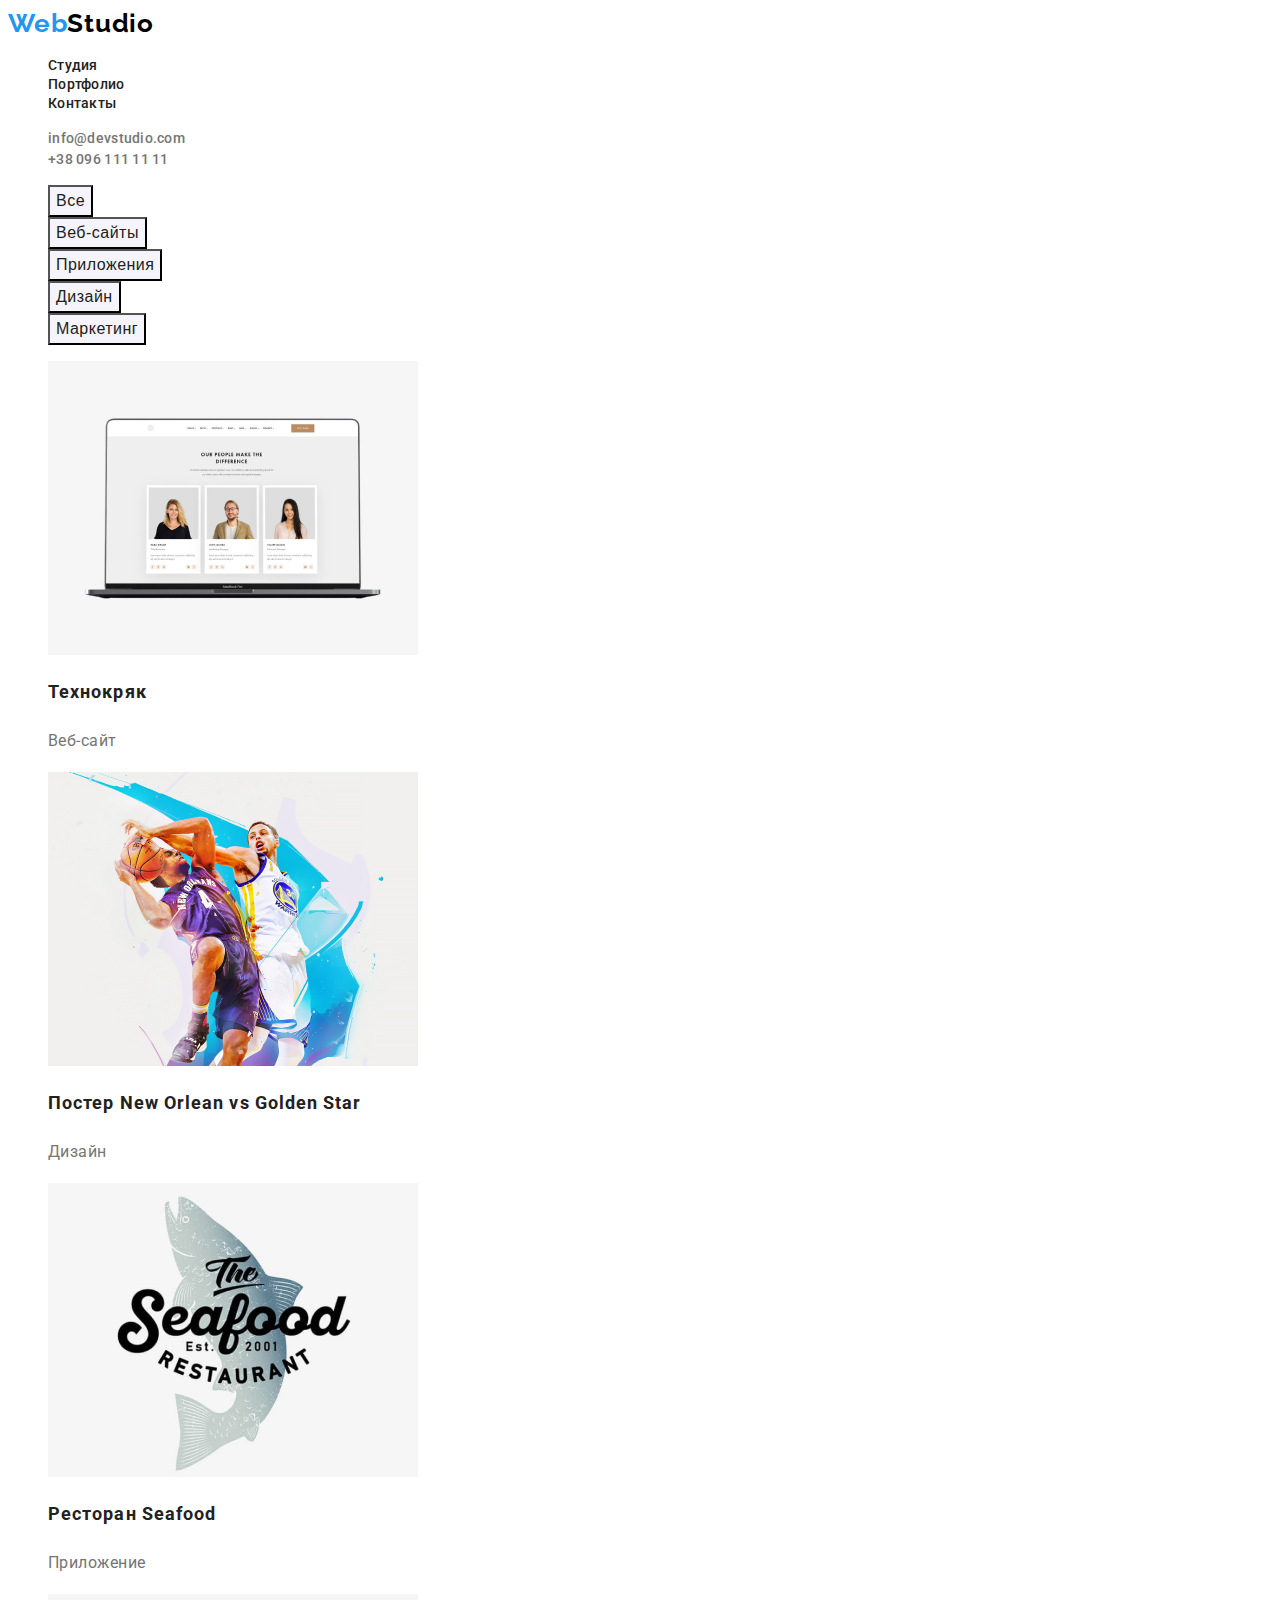
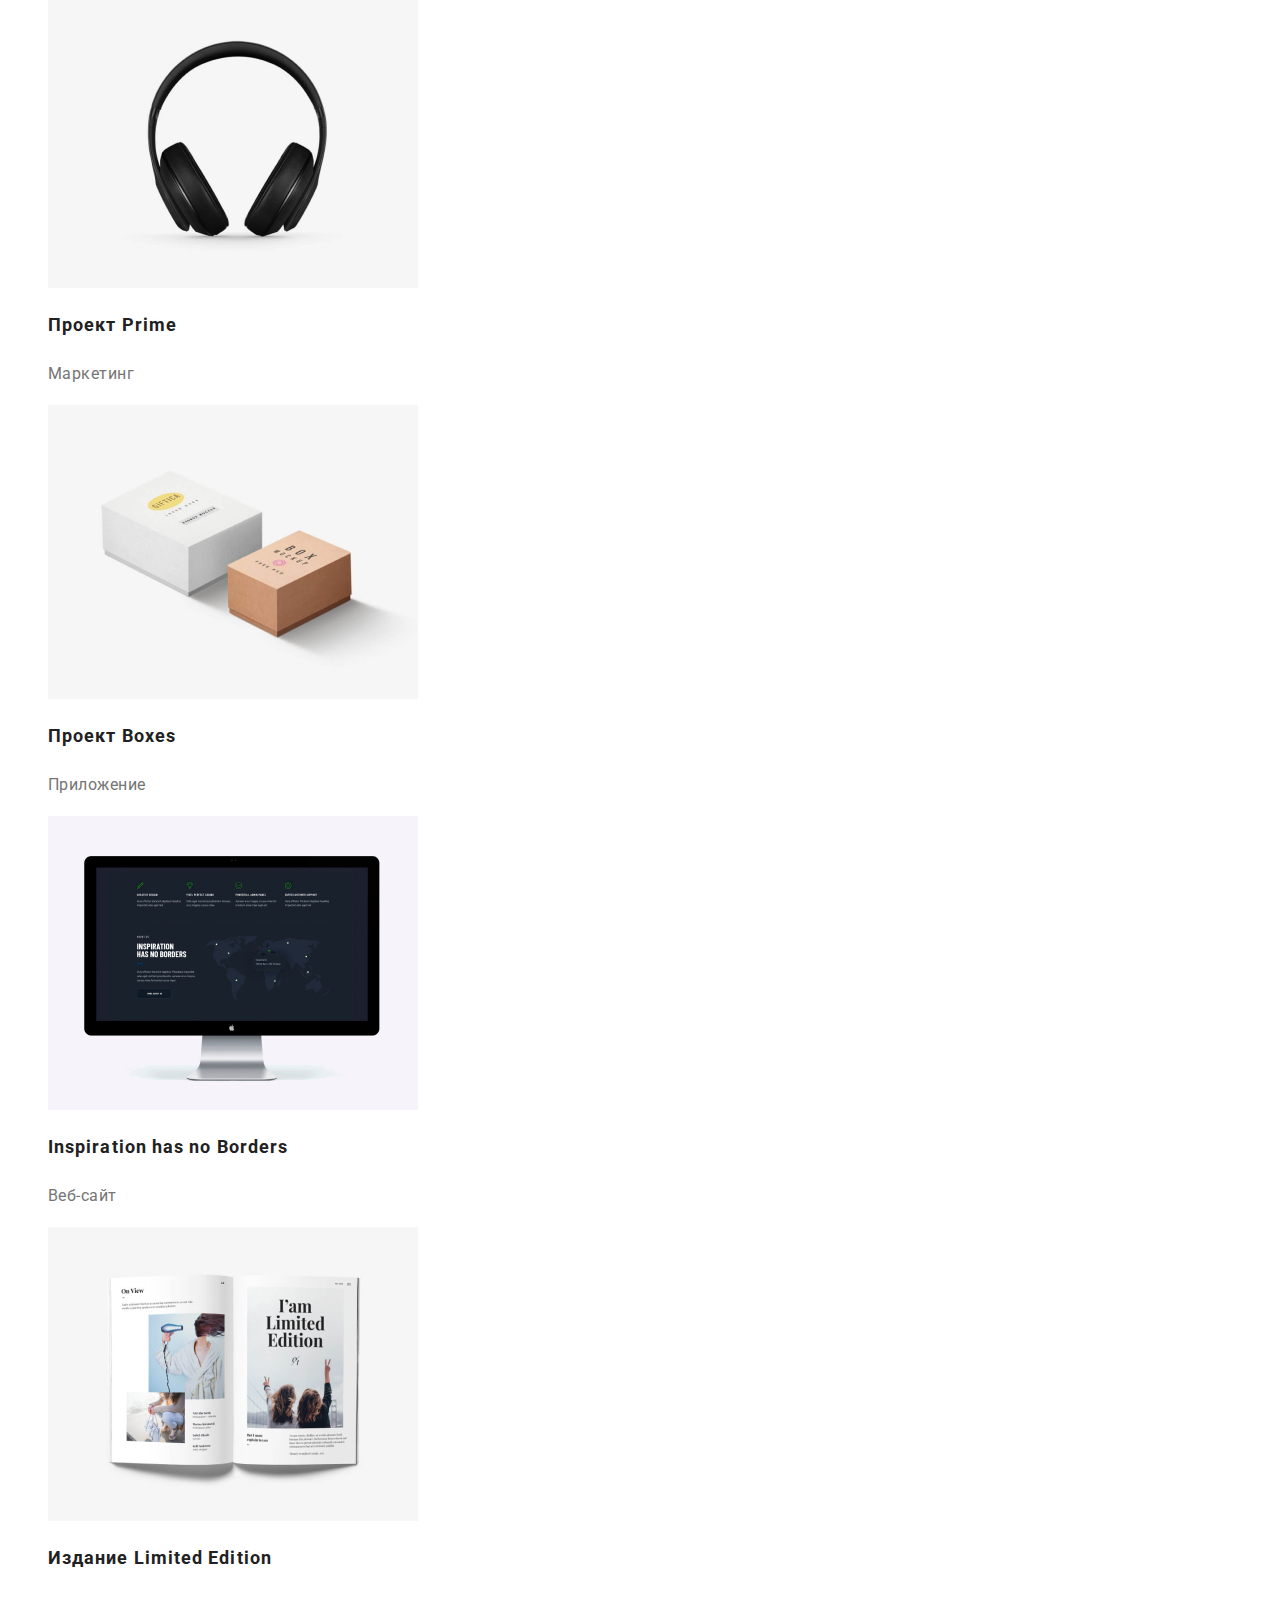
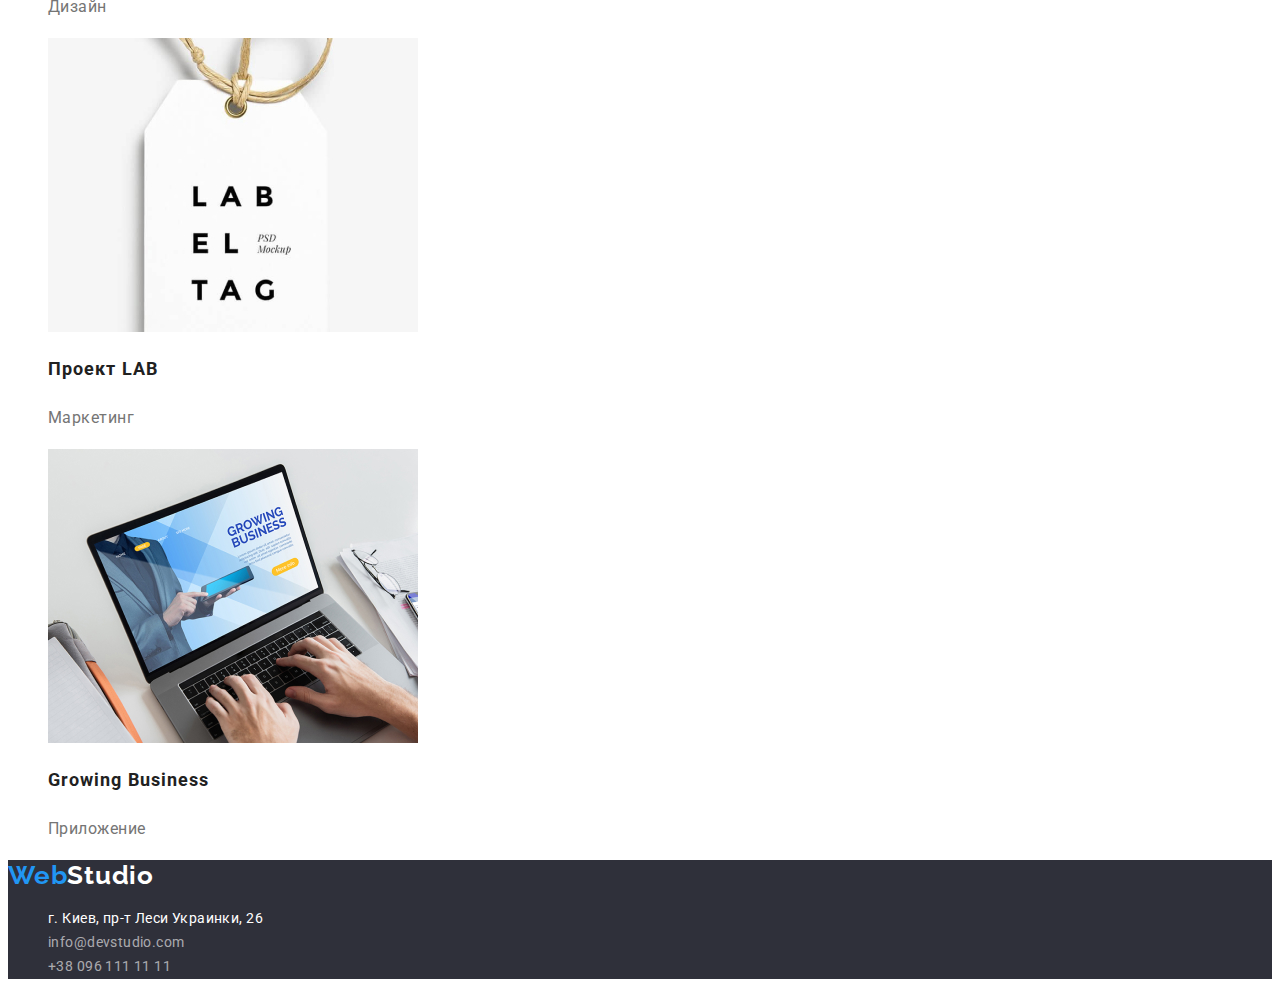
==== portfolio.html @ 6df21501 "Домашнє завдання 2" ====
<!DOCTYPE html>
<html lang="ru">

<head>
    <meta charset="UTF-8">
    <meta http-equiv="X-UA-Compatible" content="IE=edge">
    <meta name="viewport" content="width=device-width, initial-scale=1.0">
    <link rel="preconnect" href="https://fonts.googleapis.com">
    <link rel="preconnect" href="https://fonts.gstatic.com" crossorigin>
    <link href="https://fonts.googleapis.com/css2?family=Raleway:wght@700&family=Roboto:wght@400;500;700;900&display=swap"
        rel="stylesheet">
    <link rel="stylesheet" href="./css/styles.css">
    <title>Портфолио</title>
</head>

<body>
    <header class="page-header">
        <nav>
            <a class="logo" href="./index.html">Web<span class="logo-header">Studio</span></a>
            <ul class="site-nav">
                <li><a class="site-nav-link" href="./index.html">Студия</a></li>
                <li><a class="site-nav-link" href="#">Портфолио</a></li>
                <li><a class="site-nav-link" href="#">Контакты</a></li>
            </ul>  
        </nav>
        <ul class="auth-nav">
            <li><a class="auth-nav-link" href="mailto:info@devstudio.com">info@devstudio.com</a></li>
            <li><a class="auth-nav-link" href="tel:+380961111111">+38 096 111 11 11</a></li>
        </ul>
    </header>
    <main>
        <!--Портфолио-->
        <section>
            <h1 style="display: none;">Филтри</h1>
            <ul class="filters">
                <li><button class="filters-button" type="button">Все</button></li>
                <li><button class="filters-button" type="button">Веб-сайты</button></li>
                <li><button class="filters-button" type="button">Приложения</button></li>
                <li><button class="filters-button" type="button">Дизайн</button></li>
                <li><button class="filters-button" type="button">Маркетинг</button></li>
            </ul>
            <ul class="projects">
                <li>
                    <img src="./images/project1.jpg" alt="Технокряк" width="370" height="294">
                    <h2 class="projects-title">Технокряк</h2>
                    <p class="projects-text">Веб-сайт</p>
                </li>
                <li>
                    <img src="./images/project2.jpg" alt="Постер New Orlean vs Golden Star" width="370" height="294">
                    <h2 class="projects-title">Постер New Orlean vs Golden Star</h2>
                    <p class="projects-text">Дизайн</p>
                </li>
                <li>
                    <img src="./images/project3.jpg" alt="Ресторан Seafood" width="370" height="294">
                    <h2 class="projects-title">Ресторан Seafood</h2>
                    <p class="projects-text">Приложение</p>
                </li>
                <li>
                    <img src="./images/project4.jpg" alt="Проект Prime" width="370" height="294">
                    <h2 class="projects-title">Проект Prime</h2>
                    <p class="projects-text">Маркетинг</p>
                </li>
                <li>
                    <img src="./images/project5.jpg" alt="Проект Boxes" width="370" height="294">
                    <h2 class="projects-title">Проект Boxes</h2>
                    <p class="projects-text">Приложение</p>
                </li>
                <li>
                    <img src="./images/project6.jpg" alt="Inspiration has no Borders" width="370" height="294">
                    <h2 class="projects-title">Inspiration has no Borders</h2>
                    <p class="projects-text">Веб-сайт</p>
                </li>
                <li>
                    <img src="./images/project7.jpg" alt="Издание Limited Edition" width="370" height="294">
                    <h2 class="projects-title">Издание Limited Edition</h2>
                    <p class="projects-text">Дизайн</p>
                </li>
                <li>
                    <img src="./images/project8.jpg" alt="Проект LAB" width="370" height="294">
                    <h2 class="projects-title">Проект LAB</h2>
                    <p class="projects-text">Маркетинг</p>
                </li>
                <li>
                    <img src="./images/project9.jpg" alt="Growing Business" width="370" height="294">
                    <h2 class="projects-title">Growing Business</h2>
                    <p class="projects-text">Приложение</p>
                </li>
            </ul>
        </section>
    </main>
    <footer class="page-footer">
        <a class="logo" href="./index.html">Web<span class="logo-footer">Studio</span></a>
        <address>
            <ul class="address-list">
                <li><a class="address-list-map" href="http://surl.li/bkaxq" target="_blank" rel="noreferrer noopener">г. Киев, пр-т Леси Украинки, 26</a></li>
                <li><a class="address-list-link" href="mailto:info@devstudio.com">info@devstudio.com</a></li>
                <li><a class="address-list-link" href="tel:+380961111111">+38 096 111 11 11</a></li>
            </ul>
        </address>
    </footer>
</body>
</html>
---- css/styles.css ----
:root {
    --title-color: #212121;
    --text-color: #757575;
    --accent-color: #2196f3;
    --primary-white-color: #ffffff;
    --whitecolor-60color: rgba(255, 255, 255, 0.6);
    --dark-background-color: #2f303a;
    --light-background-color: #f5f4fa;
    --logo-black: #000000;
    --box-shadow-color:rgba(0, 0, 0, 0.15);
  }
  body {
    font-family: 'Roboto', sans-serif;
    color: var(--text-color);
    background-color: var(--primary-white-color)
  }
  ul {
    list-style: none;
  }
  .section-title {
    color: var(--title-color);
    font-weight: 700;
    font-size: 36px;
    line-height: 1.17;
    text-align: center;
    letter-spacing: 0.03em;
  }
  /*Лого*/
  .logo {
    font-family: 'Raleway';
    color: var(--accent-color);
    font-weight: 700;
    font-size: 26px;
    line-height: 1.19;
    letter-spacing: 0.03em;
    text-decoration-line: none;
  }
  .logo-header {
    color: var(--logo-black);
    font-weight: 700;
    font-size: 26px;
    line-height: 1.19;
    letter-spacing: 0.03em;
  }
  .logo-footer {
    color: var(--primary-white-color);
    font-weight: 700;
    font-size: 26px;
    line-height: 1.19;
    letter-spacing: 0.03em;
  }
  /*Навігація*/
  .site-nav-link {
    color: var(--title-color);
    font-weight: 500;
    font-size: 14px;
    line-height: 1.14;
    letter-spacing: 0.02em;
    text-decoration-line: none;
  }
  .site-nav-link:hover,
  .site-nav-link:focus {
    color: var(--accent-color);
  }
  .auth-nav-link {
    color: var(--text-color);
    font-weight: 500;
    font-size: 14px;
    line-height: 1.4;
    letter-spacing: 0.02em;
    text-decoration-line: none;
  }
  .auth-nav-link:hover,
  .auth-nav-link:focus {
    color: var(--accent-color);
  }
  /*Шапка*/
  .main-section,
  .page-footer {
    background-color: var(--dark-background-color);
  }
  .main-title {
    color: var(--primary-white-color);
    font-weight: 900;
    font-size: 44px;
    line-height: 1.36;
    text-align: center;
    letter-spacing: 0.06em;
    text-transform: uppercase;
  }
  .main-button {
    color: var(--primary-white-color);
    background: var(--accent-color);
    font-weight: 700;
    font-size: 16px;
    line-height: 1.88;
    display: flex;
    align-items: center;
    text-align: center;
    letter-spacing: 0.06em;
    box-shadow: 0px 4px 4px var(--box-shadow-color);
    border-radius: 4px;
    cursor: pointer;
  }
  /*Особенности*/
  .feature-list-title {
    color: var(--title-color);
    font-weight: 700;
    font-size: 14px;
    line-height: 1.14;
    letter-spacing: 0.03em;
    text-transform: uppercase;
  }
  .feature-list-text {
    font-size: 14px;
    line-height: 1.71;
    letter-spacing: 0.03em;
  }
  /*Наша команда*/
  .team {
    background-color: var(--light-background-color);
  }
  .team-list-item {
    background-color: var(--primary-white-color);
  }
  .team-list-title {
    color: var(--title-color);
    font-weight: 500;
    font-size: 16px;
    line-height: 1.19;
    text-align: center;
    letter-spacing: 0.03em;
  }
  .team-list-text {
    font-size: 16px;
    line-height: 1.19;
    text-align: center;
    letter-spacing: 0.03em;
  }
  /*Підвал*/
  .address-list-map {
    color: var(--primary-white-color);
    font-size: 14px;
    line-height: 1.71;
    letter-spacing: 0.03em;
    font-style: normal;
    text-decoration-line: none;
  }
  .address-list-link {
    color: var(--whitecolor-60color);
    font-size: 14px;
    line-height: 1.71;
    letter-spacing: 0.03em;
    font-style: normal;
    text-decoration-line: none;
  }
  .address-list-map:hover,
  .address-list-map:focus {
    color: var(--accent-color);
  }
  .address-list-link:hover,
  .address-list-link:focus {
    color: var(--accent-color);
  }
  /*ПОРТФОЛІО*/
  /*Фільтри*/
  .filters-button {
    background-color: var(--light-background-color);
    color: var(--title-color);
    font-weight: 500;
    font-size: 16px;
    line-height: 1.62;
    text-align: center;
    letter-spacing: 0.03em;
    cursor: pointer;
  }
  .filters-button:hover,
  .filters-button:focus {
    color: var(--primary-white-color);
    background-color: var(--accent-color);
  }
  /*Проекти*/
  .projects-title {
    color: var(--title-color);
    font-weight: 700;
    font-size: 18px;
    line-height: 2;
    letter-spacing: 0.06em;
  }
  .projects-text {
    font-size: 16px;
    line-height: 1.88;
    letter-spacing: 0.03em;
  }
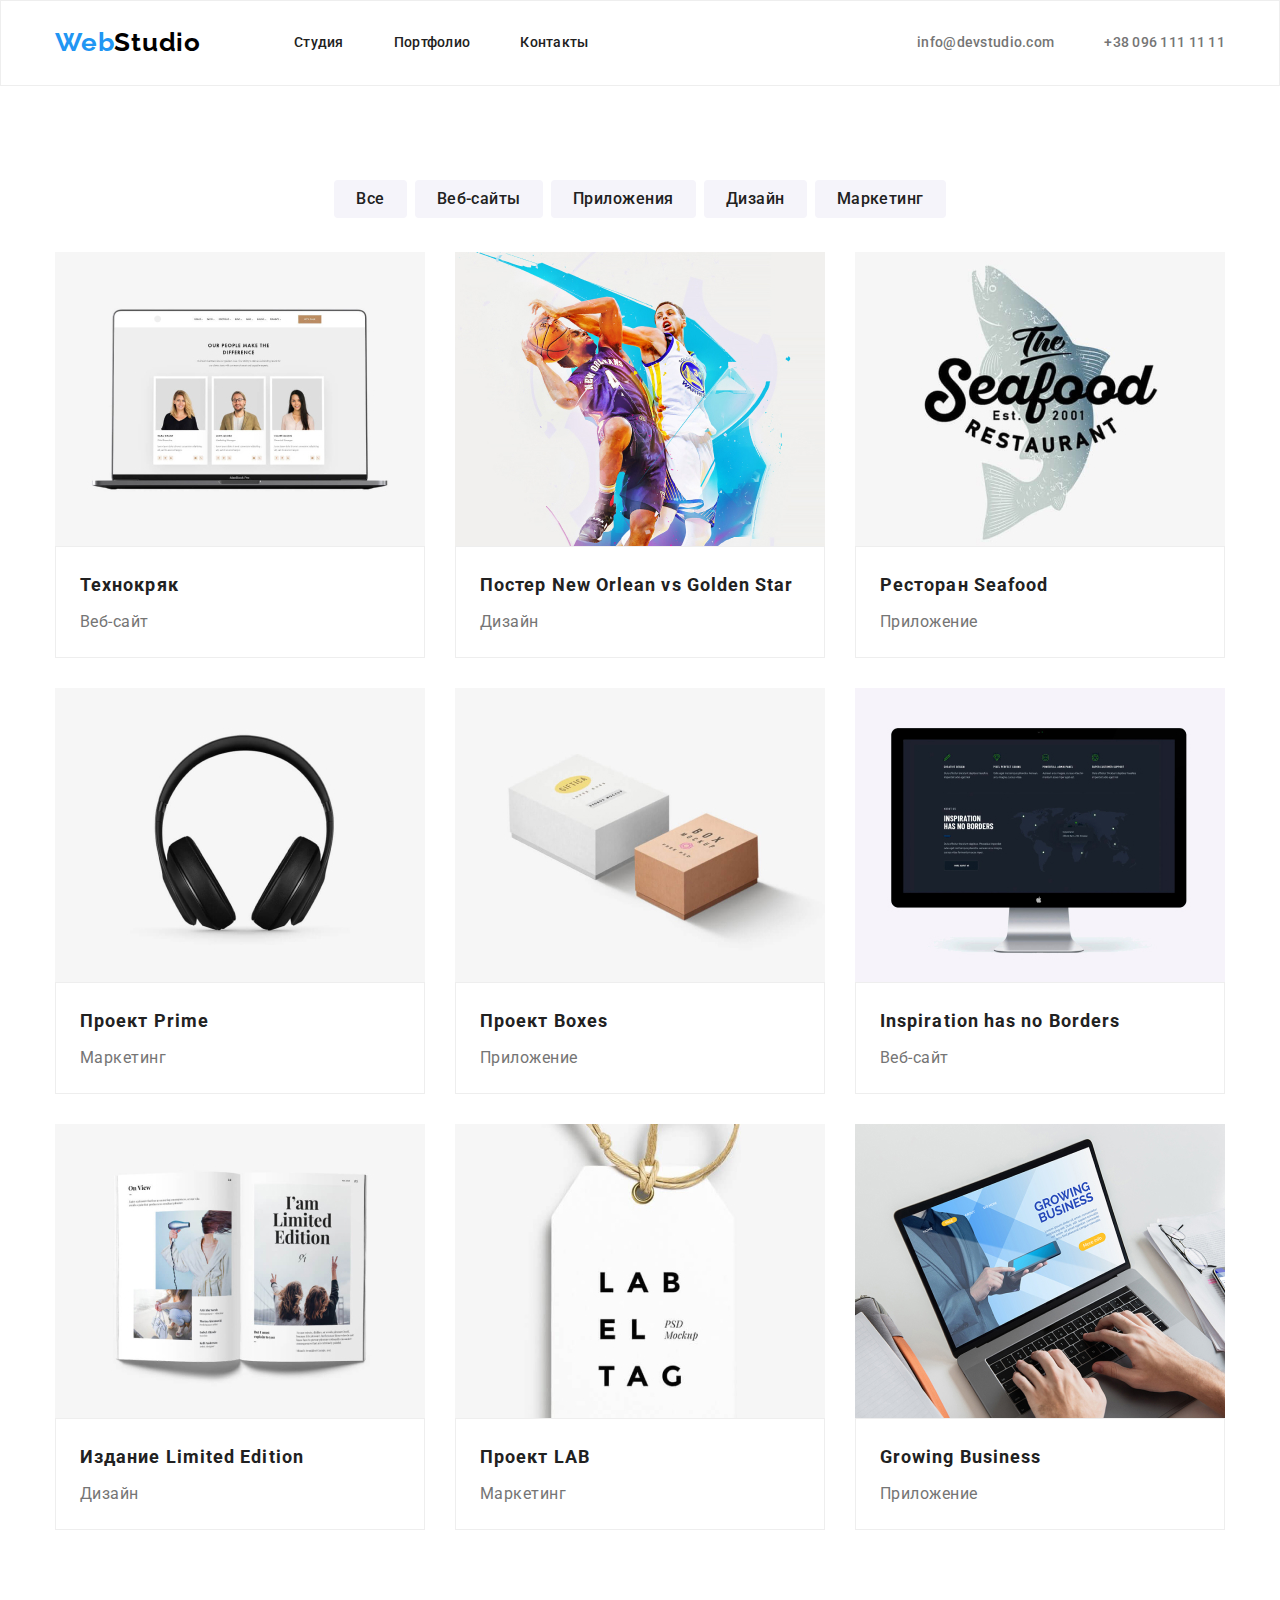
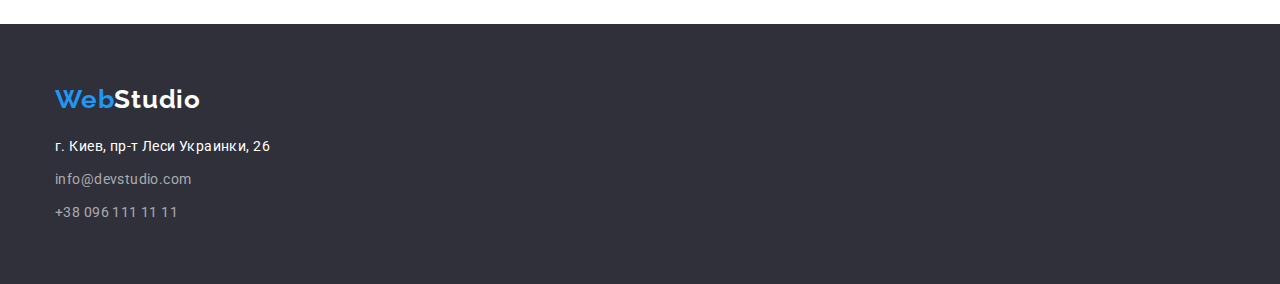
==== commit 9159a00b: "Розміщення контенту" ====
--- a/portfolio.html
+++ b/portfolio.html
@@ -9,94 +9,123 @@
     <link rel="preconnect" href="https://fonts.gstatic.com" crossorigin>
     <link href="https://fonts.googleapis.com/css2?family=Raleway:wght@700&family=Roboto:wght@400;500;700;900&display=swap"
         rel="stylesheet">
+    <link rel="stylesheet" href="https://cdnjs.cloudflare.com/ajax/libs/modern-normalize/1.0.0/modern-normalize.min.css"/>
     <link rel="stylesheet" href="./css/styles.css">
     <title>Портфолио</title>
 </head>
 
 <body>
     <header class="page-header">
-        <nav>
-            <a class="logo" href="./index.html">Web<span class="logo-header">Studio</span></a>
-            <ul class="site-nav">
-                <li><a class="site-nav-link" href="./index.html">Студия</a></li>
-                <li><a class="site-nav-link" href="#">Портфолио</a></li>
-                <li><a class="site-nav-link" href="#">Контакты</a></li>
-            </ul>  
-        </nav>
-        <ul class="auth-nav">
-            <li><a class="auth-nav-link" href="mailto:info@devstudio.com">info@devstudio.com</a></li>
-            <li><a class="auth-nav-link" href="tel:+380961111111">+38 096 111 11 11</a></li>
-        </ul>
+        <div class="container main-nav">
+            <nav class="main-nav">
+                <a class="logo" href="./index.html">Web<span class="logo-header">Studio</span></a>
+                <ul class="site-nav">
+                    <li class="site-nav-item"><a class="site-nav-link" href="./index.html">Студия</a></li>
+                    <li class="site-nav-item"><a class="site-nav-link" href="#">Портфолио</a></li>
+                    <li class="site-nav-item"><a class="site-nav-link" href="#">Контакты</a></li>
+                </ul>
+            </nav>
+            <ul class="auth-nav">
+                <li class="auth-nav-item"><a class="auth-nav-link" href="mailto:info@devstudio.com">info@devstudio.com</a></li>
+                <li class="auth-nav-item"><a class="auth-nav-link" href="tel:+380961111111">+38 096 111 11 11</a></li>
+            </ul>
+        </div>
+        </div>
     </header>
     <main>
         <!--Портфолио-->
-        <section>
-            <h1 style="display: none;">Филтри</h1>
-            <ul class="filters">
-                <li><button class="filters-button" type="button">Все</button></li>
-                <li><button class="filters-button" type="button">Веб-сайты</button></li>
-                <li><button class="filters-button" type="button">Приложения</button></li>
-                <li><button class="filters-button" type="button">Дизайн</button></li>
-                <li><button class="filters-button" type="button">Маркетинг</button></li>
-            </ul>
-            <ul class="projects">
-                <li>
-                    <img src="./images/project1.jpg" alt="Технокряк" width="370" height="294">
-                    <h2 class="projects-title">Технокряк</h2>
-                    <p class="projects-text">Веб-сайт</p>
-                </li>
-                <li>
-                    <img src="./images/project2.jpg" alt="Постер New Orlean vs Golden Star" width="370" height="294">
-                    <h2 class="projects-title">Постер New Orlean vs Golden Star</h2>
-                    <p class="projects-text">Дизайн</p>
-                </li>
-                <li>
-                    <img src="./images/project3.jpg" alt="Ресторан Seafood" width="370" height="294">
-                    <h2 class="projects-title">Ресторан Seafood</h2>
-                    <p class="projects-text">Приложение</p>
-                </li>
-                <li>
-                    <img src="./images/project4.jpg" alt="Проект Prime" width="370" height="294">
-                    <h2 class="projects-title">Проект Prime</h2>
-                    <p class="projects-text">Маркетинг</p>
-                </li>
-                <li>
-                    <img src="./images/project5.jpg" alt="Проект Boxes" width="370" height="294">
-                    <h2 class="projects-title">Проект Boxes</h2>
-                    <p class="projects-text">Приложение</p>
-                </li>
-                <li>
-                    <img src="./images/project6.jpg" alt="Inspiration has no Borders" width="370" height="294">
-                    <h2 class="projects-title">Inspiration has no Borders</h2>
-                    <p class="projects-text">Веб-сайт</p>
-                </li>
-                <li>
-                    <img src="./images/project7.jpg" alt="Издание Limited Edition" width="370" height="294">
-                    <h2 class="projects-title">Издание Limited Edition</h2>
-                    <p class="projects-text">Дизайн</p>
-                </li>
-                <li>
-                    <img src="./images/project8.jpg" alt="Проект LAB" width="370" height="294">
-                    <h2 class="projects-title">Проект LAB</h2>
-                    <p class="projects-text">Маркетинг</p>
-                </li>
-                <li>
-                    <img src="./images/project9.jpg" alt="Growing Business" width="370" height="294">
-                    <h2 class="projects-title">Growing Business</h2>
-                    <p class="projects-text">Приложение</p>
-                </li>
-            </ul>
+        <section class="portfolio section">
+            <div class="container portfolio">
+                <h1 style="display: none;">Филтри</h1>
+                <ul class="filters">
+                    <li class="filters-item"><button class="filters-button" type="button">Все</button></li>
+                    <li class="filters-item"><button class="filters-button" type="button">Веб-сайты</button></li>
+                    <li class="filters-item"><button class="filters-button" type="button">Приложения</button></li>
+                    <li class="filters-item"><button class="filters-button" type="button">Дизайн</button></li>
+                    <li class="filters-item"><button class="filters-button" type="button">Маркетинг</button></li>
+                </ul>
+                <ul class="projects">
+                    <li class="projects-item">
+                        <img src="./images/project1.jpg" alt="Технокряк" width="370" height="294">
+                        <div class="projects-content">
+                            <h2 class="projects-title">Технокряк</h2>
+                            <p class="projects-text">Веб-сайт</p>
+                        </div>  
+                    </li>
+                    <li class="projects-item">
+                        <img src="./images/project2.jpg" alt="Постер New Orlean vs Golden Star" width="370" height="294">
+                        <div class="projects-content">
+                            <h2 class="projects-title">Постер New Orlean vs Golden Star</h2>
+                            <p class="projects-text">Дизайн</p>
+                        </div>
+                    </li>
+                    <li class="projects-item">
+                        <img src="./images/project3.jpg" alt="Ресторан Seafood" width="370" height="294">
+                        <div class="projects-content">
+                            <h2 class="projects-title">Ресторан Seafood</h2>
+                            <p class="projects-text">Приложение</p>
+                        </div>
+                    </li>
+                    <li class="projects-item">
+                        <img src="./images/project4.jpg" alt="Проект Prime" width="370" height="294">
+                        <div class="projects-content">
+                            <h2 class="projects-title">Проект Prime</h2>
+                            <p class="projects-text">Маркетинг</p>
+                        </div>
+                    </li>
+                    <li class="projects-item">
+                        <img src="./images/project5.jpg" alt="Проект Boxes" width="370" height="294">
+                        <div class="projects-content">
+                            <h2 class="projects-title">Проект Boxes</h2>
+                            <p class="projects-text">Приложение</p>
+                        </div>
+                    </li>
+                    <li class="projects-item">
+                        <img src="./images/project6.jpg" alt="Inspiration has no Borders" width="370" height="294">
+                        <div class="projects-content">
+                            <h2 class="projects-title">Inspiration has no Borders</h2>
+                            <p class="projects-text">Веб-сайт</p>
+                        </div>
+                    </li>
+                    <li class="projects-item">
+                        <img src="./images/project7.jpg" alt="Издание Limited Edition" width="370" height="294">
+                        <div class="projects-content">
+                            <h2 class="projects-title">Издание Limited Edition</h2>
+                            <p class="projects-text">Дизайн</p>
+                        </div>
+                    </li>
+                    <li class="projects-item">
+                        <img src="./images/project8.jpg" alt="Проект LAB" width="370" height="294">
+                        <div class="projects-content">
+                            <h2 class="projects-title">Проект LAB</h2>
+                            <p class="projects-text">Маркетинг</p>
+                        </div>
+                    </li>
+                    <li class="projects-item">
+                        <img src="./images/project9.jpg" alt="Growing Business" width="370" height="294">
+                        <div class="projects-content">
+                            <h2 class="projects-title">Growing Business</h2>
+                            <p class="projects-text">Приложение</p>
+                        </div>
+                    </li>
+                </ul>
+            </div>
         </section>
     </main>
     <footer class="page-footer">
-        <a class="logo" href="./index.html">Web<span class="logo-footer">Studio</span></a>
-        <address>
-            <ul class="address-list">
-                <li><a class="address-list-map" href="http://surl.li/bkaxq" target="_blank" rel="noreferrer noopener">г. Киев, пр-т Леси Украинки, 26</a></li>
-                <li><a class="address-list-link" href="mailto:info@devstudio.com">info@devstudio.com</a></li>
-                <li><a class="address-list-link" href="tel:+380961111111">+38 096 111 11 11</a></li>
-            </ul>
-        </address>
+        <div class="container footer-list">
+            <a class="logo" href="./index.html">Web<span class="logo-footer">Studio</span></a>
+            <address>
+                <ul class="address-list">
+                    <li class="address-item"><a class="address-list-map" href="http://surl.li/bkaxq" target="_blank"
+                            rel="noreferrer noopener">г. Киев,
+                            пр-т Леси Украинки, 26</a></li>
+                    <li class="address-item"><a class="address-list-link"
+                            href="mailto:info@devstudio.com">info@devstudio.com</a></li>
+                    <li class="address-item"><a class="address-list-link" href="tel:+380961111111">+38 096 111 11 11</a></li>
+                </ul>
+            </address>
+        </div>
     </footer>
 </body>
 </html>--- a/css/styles.css
+++ b/css/styles.css
@@ -8,6 +8,7 @@
     --light-background-color: #f5f4fa;
     --logo-black: #000000;
     --box-shadow-color:rgba(0, 0, 0, 0.15);
+    --border-color: #eeeeee;
   }
   body {
     font-family: 'Roboto', sans-serif;
@@ -16,6 +17,26 @@
   }
   ul {
     list-style: none;
+    margin-top: 0px;
+    margin-bottom: 0px;
+    padding: 0px;
+  }
+  h1, h2, h3, p {
+    margin: 0px 0px;
+  }
+  img {
+    display: block;
+    max-width: 100%;
+  }
+  .container {
+    width: 100%;
+    max-width: 1200px;
+    margin: 0 auto;
+    padding-left: 15px;
+    padding-right: 15px;
+  }
+  .section {
+    padding: 94px 0px;
   }
   .section-title {
     color: var(--title-color);
@@ -24,6 +45,9 @@
     line-height: 1.17;
     text-align: center;
     letter-spacing: 0.03em;
+  }
+  .page-header {
+    border: 1px solid var(--border-color);
   }
   /*Лого*/
   .logo {
@@ -36,6 +60,7 @@
     text-decoration-line: none;
   }
   .logo-header {
+    padding: 24px 0 25px;
     color: var(--logo-black);
     font-weight: 700;
     font-size: 26px;
@@ -43,6 +68,8 @@
     letter-spacing: 0.03em;
   }
   .logo-footer {
+    margin-top: 60px;
+    margin-bottom: 20px;
     color: var(--primary-white-color);
     font-weight: 700;
     font-size: 26px;
@@ -50,7 +77,21 @@
     letter-spacing: 0.03em;
   }
   /*Навігація*/
+  .main-nav {
+    display: flex;
+    align-items: center;
+    justify-content: space-between;
+  }
+  .site-nav {
+    display: flex;
+    margin-left: 93px;
+  }
+  .site-nav-item:not(:last-child) {
+    margin-right: 50px;
+  }
   .site-nav-link {
+    display: block;
+    padding: 32px 0;
     color: var(--title-color);
     font-weight: 500;
     font-size: 14px;
@@ -62,7 +103,15 @@
   .site-nav-link:focus {
     color: var(--accent-color);
   }
+  .auth-nav {
+    display: flex;
+  }
+  .auth-nav-item:not(:last-child) {
+    margin-right: 50px;
+  }
   .auth-nav-link {
+    display: block;
+    padding: 32px 0;
     color: var(--text-color);
     font-weight: 500;
     font-size: 14px;
@@ -79,6 +128,9 @@
   .page-footer {
     background-color: var(--dark-background-color);
   }
+  .main-section {
+    padding: 200px 0 280px;
+  }
   .main-title {
     color: var(--primary-white-color);
     font-weight: 900;
@@ -87,6 +139,8 @@
     text-align: center;
     letter-spacing: 0.06em;
     text-transform: uppercase;
+    max-width: 696px;
+    margin: 0px auto 30px;
   }
   .main-button {
     color: var(--primary-white-color);
@@ -101,9 +155,24 @@
     box-shadow: 0px 4px 4px var(--box-shadow-color);
     border-radius: 4px;
     cursor: pointer;
+    margin: 0 auto;
+    padding: 10px 32px;
   }
   /*Особенности*/
+  .feature-list {
+    display: flex;
+    padding: 0px;
+    margin: 0px;
+  }
+  .feature-list-item {
+    width: 270px;
+    height: 101px;
+  }
+  .feature-list-item:not(:last-child) {
+    margin-right: 30px;
+  }
   .feature-list-title {
+    margin-bottom: 10px;
     color: var(--title-color);
     font-weight: 700;
     font-size: 14px;
@@ -115,15 +184,40 @@
     font-size: 14px;
     line-height: 1.71;
     letter-spacing: 0.03em;
+  }
+  /*Чим ми займаємось*/
+  .work {
+    padding-top: 0px;
+  }
+  .work-list {
+    display: flex;
+    margin-top: 50px;
+    padding: 0px;
+  }
+  .work-list-item:not(:last-child) {
+    margin-right: 30px;
   }
   /*Наша команда*/
   .team {
     background-color: var(--light-background-color);
   }
+  .team-list {
+    display: flex;
+    padding: 0px;
+    margin: 50px 0 0;
+  }
+  .team-list-item:not(:last-child) {
+    margin-right: 30px;
+  }
   .team-list-item {
     background-color: var(--primary-white-color);
+    box-shadow: 0px 1px 3px rgba(0, 0, 0, 0.12),
+    0px 1px 1px rgba(0, 0, 0, 0.14),
+    0px 2px 1px rgba(0, 0, 0, 0.2);
+    border-radius: 0px 0px 4px 4px;
   }
   .team-list-title {
+    margin: 30px auto 10px;
     color: var(--title-color);
     font-weight: 500;
     font-size: 16px;
@@ -132,12 +226,24 @@
     letter-spacing: 0.03em;
   }
   .team-list-text {
+    margin-bottom: 30px;
     font-size: 16px;
     line-height: 1.19;
     text-align: center;
     letter-spacing: 0.03em;
   }
   /*Підвал*/
+  .footer-list{
+    display: flex;
+    flex-direction: column;
+    padding: 60px 15px;
+  }
+  .address-list {
+    padding: 20px 0px 0px;
+  }
+  .address-item:not(:first-child) {
+    padding-top: 9px;
+  }
   .address-list-map {
     color: var(--primary-white-color);
     font-size: 14px;
@@ -164,6 +270,20 @@
   }
   /*ПОРТФОЛІО*/
   /*Фільтри*/
+  .container .portfolio {
+    margin-top: 94px;
+    margin-bottom: 94px;
+  }
+  .filters {
+    display: flex;
+    justify-content: center;
+  }
+  .filters-item {
+    margin-bottom: 34px;
+  }
+  .filters-item:not(:last-child) {
+    margin-right: 8px;
+  }
   .filters-button {
     background-color: var(--light-background-color);
     color: var(--title-color);
@@ -173,6 +293,9 @@
     text-align: center;
     letter-spacing: 0.03em;
     cursor: pointer;
+    border-radius: 4px;
+    border: none;
+    padding: 6px 22px;
   }
   .filters-button:hover,
   .filters-button:focus {
@@ -180,7 +303,24 @@
     background-color: var(--accent-color);
   }
   /*Проекти*/
+  .projects {
+    display: flex;
+    flex-wrap: wrap;
+    margin-top: -30px;
+    margin-left: -30px;
+  }
+  .projects-item {
+    margin-top: 30px;
+    margin-left: 30px;
+    /*flex-basis: calc((100% - 90px) / 3);*/
+    flex-basis: ((100%-60)/3);
+  }
+  .projects-content {
+    padding: 20px 24px;
+    border: 1px solid var(--border-color)
+  }
   .projects-title {
+    margin-bottom: 4px;
     color: var(--title-color);
     font-weight: 700;
     font-size: 18px;
@@ -192,4 +332,5 @@
     line-height: 1.88;
     letter-spacing: 0.03em;
   }
-  +  
+
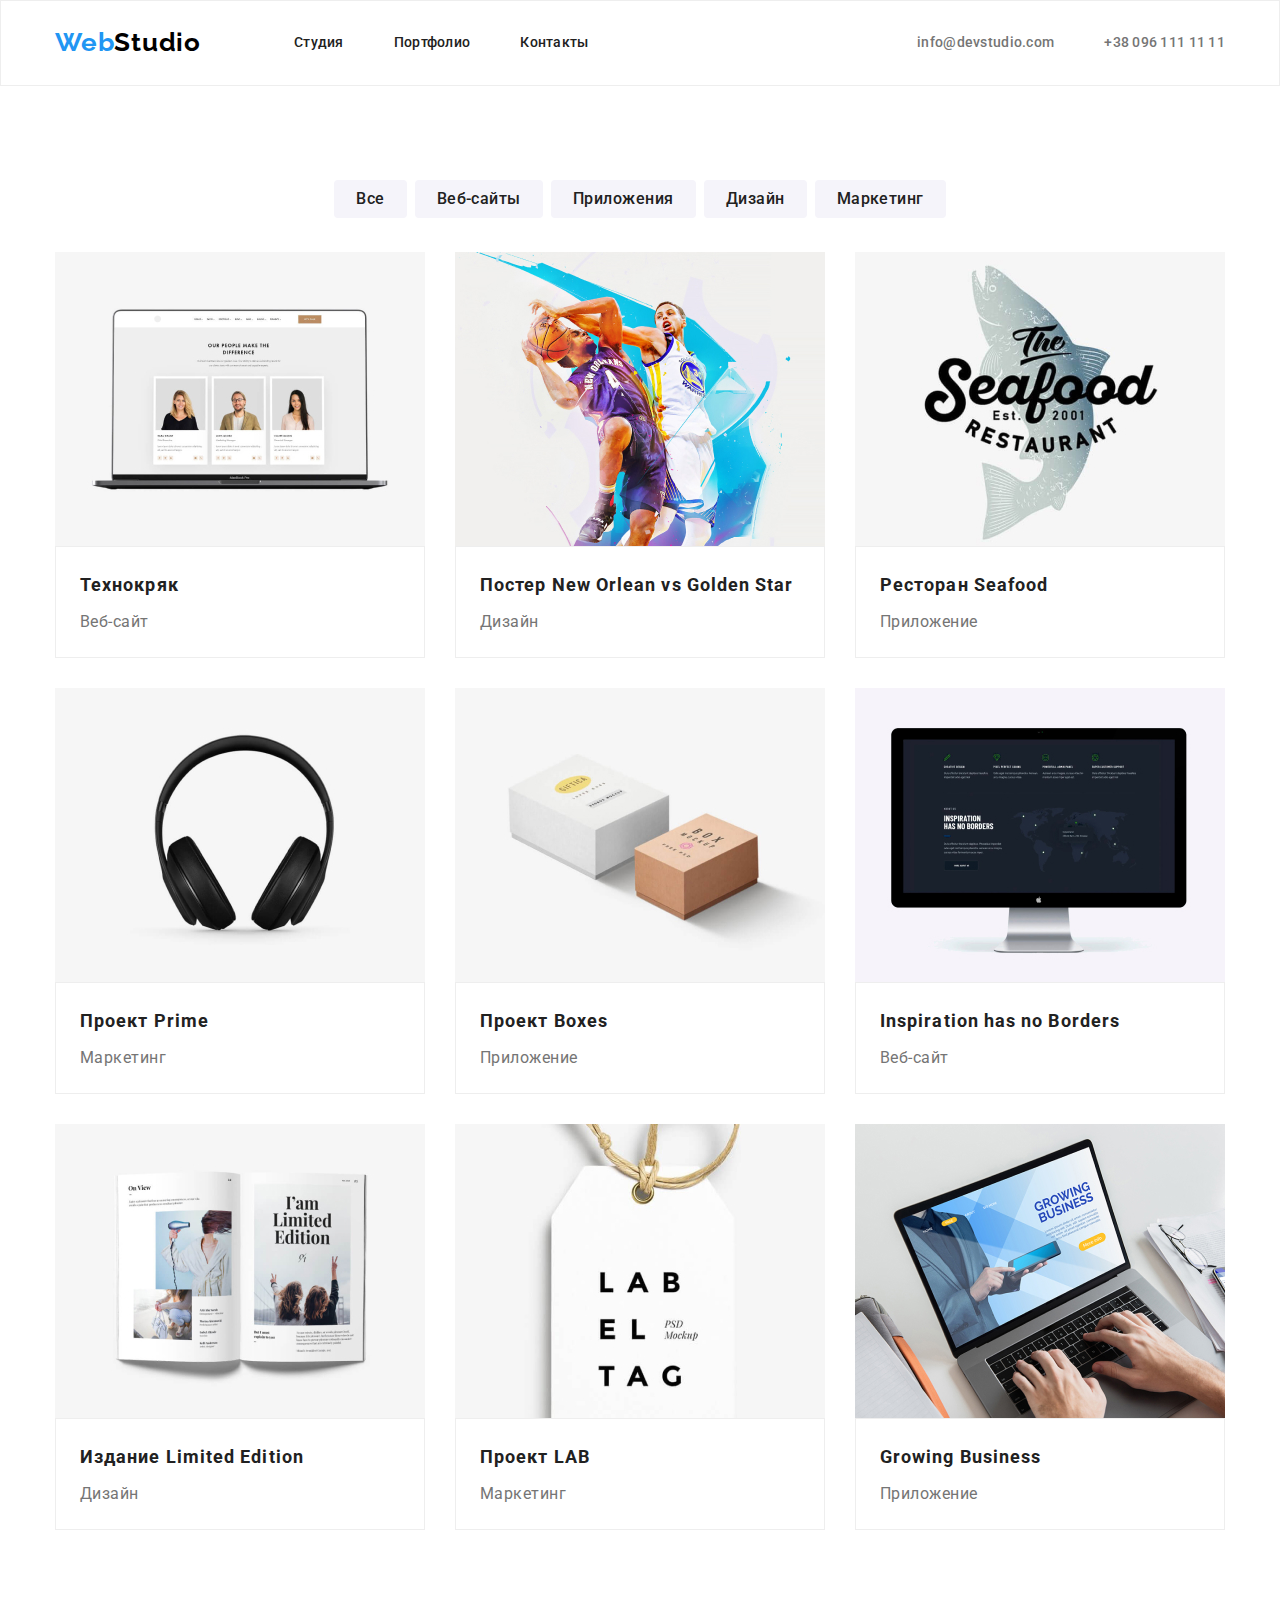
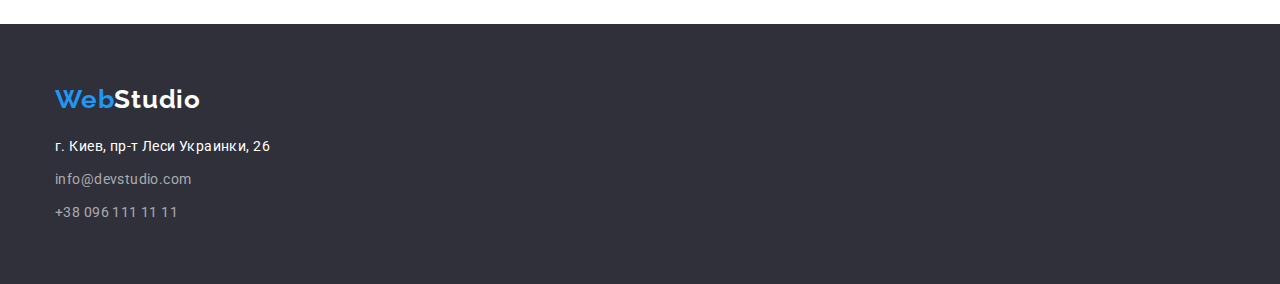
==== commit 4cb7be52: "Розміщення контенту" ====
--- a/portfolio.html
+++ b/portfolio.html
@@ -29,7 +29,6 @@
                 <li class="auth-nav-item"><a class="auth-nav-link" href="mailto:info@devstudio.com">info@devstudio.com</a></li>
                 <li class="auth-nav-item"><a class="auth-nav-link" href="tel:+380961111111">+38 096 111 11 11</a></li>
             </ul>
-        </div>
         </div>
     </header>
     <main>
--- a/css/styles.css
+++ b/css/styles.css
@@ -312,8 +312,7 @@
   .projects-item {
     margin-top: 30px;
     margin-left: 30px;
-    /*flex-basis: calc((100% - 90px) / 3);*/
-    flex-basis: ((100%-60)/3);
+    flex-basis: calc((100% - 90px) / 3);
   }
   .projects-content {
     padding: 20px 24px;
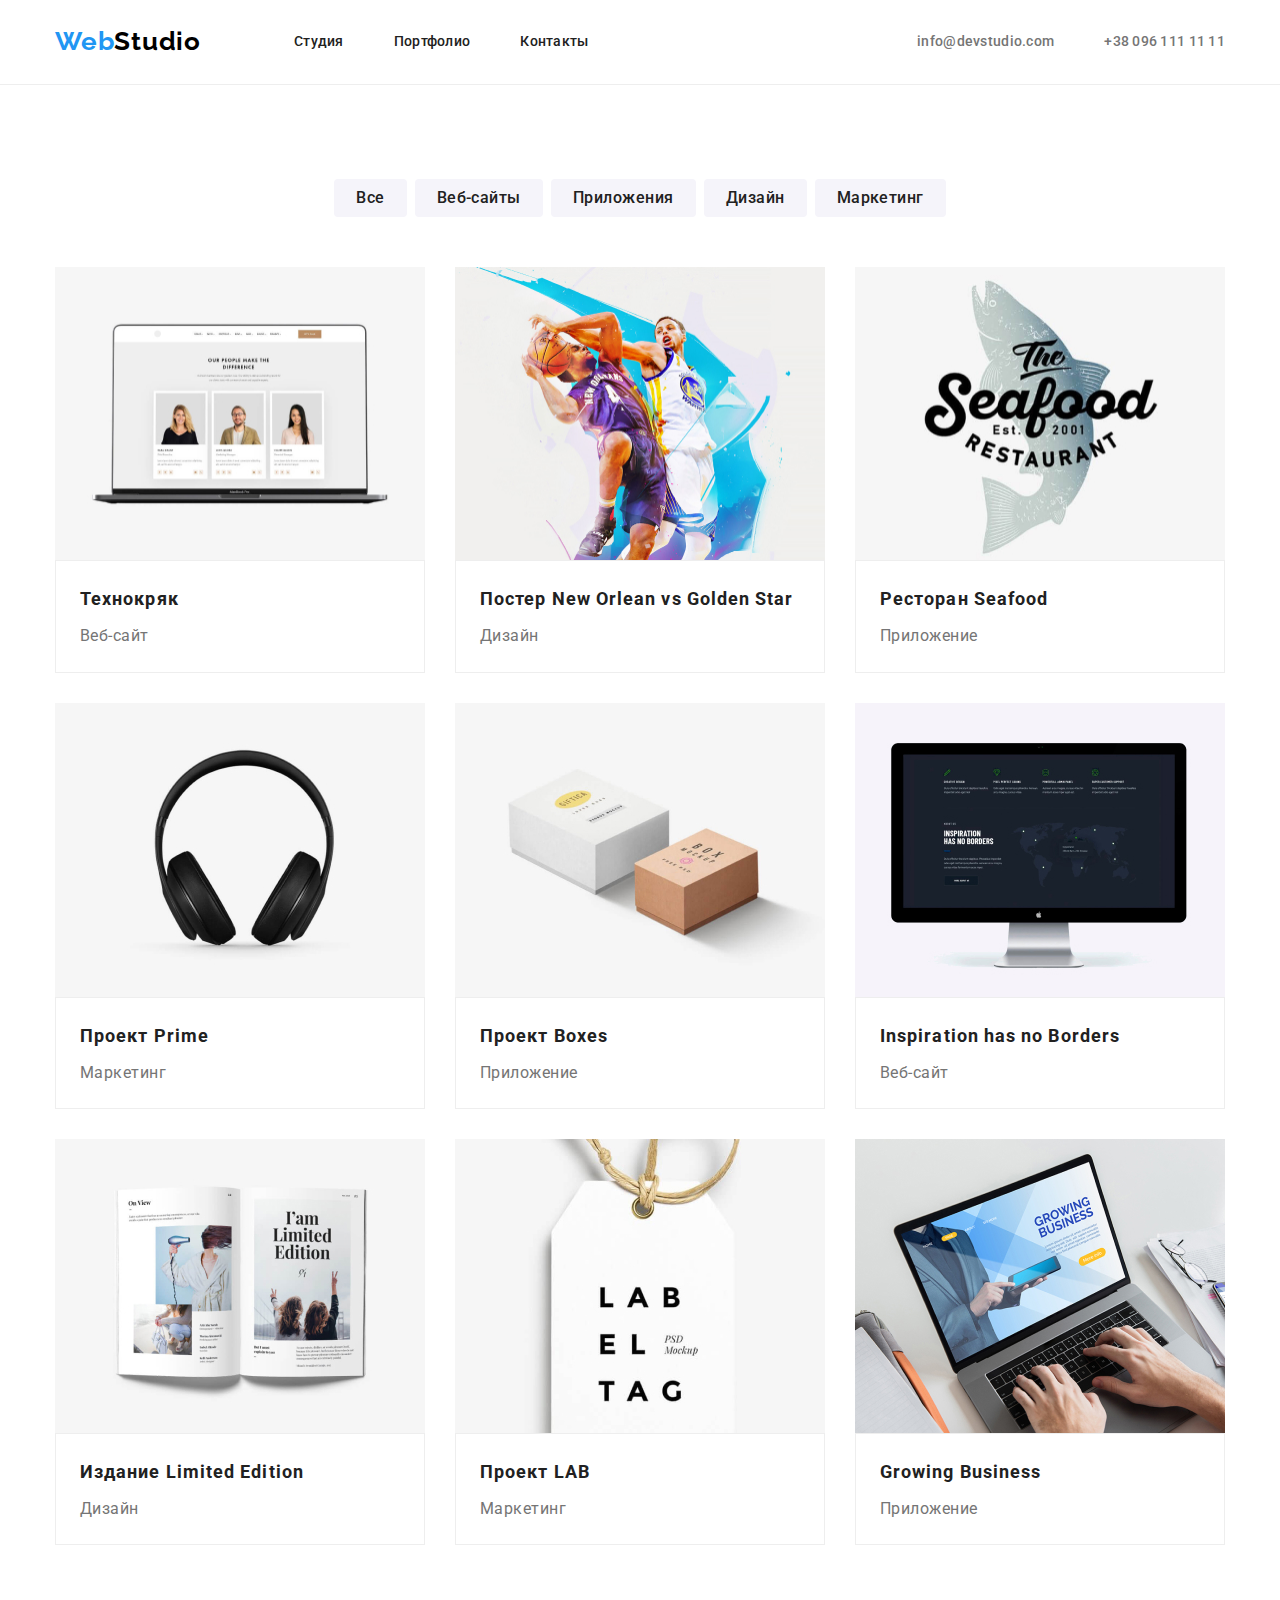
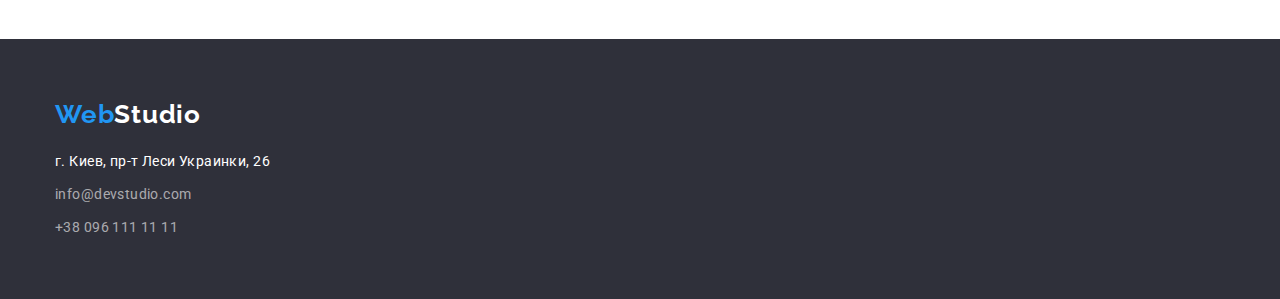
==== commit caa36fd6: "Позиціювання елементів" ====
--- a/portfolio.html
+++ b/portfolio.html
@@ -33,9 +33,9 @@
     </header>
     <main>
         <!--Портфолио-->
-        <section class="portfolio section">
+        <section class="section">
             <div class="container portfolio">
-                <h1 style="display: none;">Филтри</h1>
+                <h1 class="visually-hidden">Филтри</h1>
                 <ul class="filters">
                     <li class="filters-item"><button class="filters-button" type="button">Все</button></li>
                     <li class="filters-item"><button class="filters-button" type="button">Веб-сайты</button></li>
@@ -114,7 +114,7 @@
     <footer class="page-footer">
         <div class="container footer-list">
             <a class="logo" href="./index.html">Web<span class="logo-footer">Studio</span></a>
-            <address>
+            <address class="addres-info">
                 <ul class="address-list">
                     <li class="address-item"><a class="address-list-map" href="http://surl.li/bkaxq" target="_blank"
                             rel="noreferrer noopener">г. Киев,
--- a/css/styles.css
+++ b/css/styles.css
@@ -24,13 +24,20 @@
   h1, h2, h3, p {
     margin: 0px 0px;
   }
+  .visually-hidden {
+    position: absolute;
+    clip: rect(0 0 0 0);
+    width: 1px;
+    height: 1px;
+    margin: -1px;
+  }
   img {
     display: block;
     max-width: 100%;
+    height: auto;
   }
   .container {
-    width: 100%;
-    max-width: 1200px;
+    width: 1200px;
     margin: 0 auto;
     padding-left: 15px;
     padding-right: 15px;
@@ -47,7 +54,7 @@
     letter-spacing: 0.03em;
   }
   .page-header {
-    border: 1px solid var(--border-color);
+    border-bottom: 1px solid var(--border-color);
   }
   /*Лого*/
   .logo {
@@ -129,7 +136,7 @@
     background-color: var(--dark-background-color);
   }
   .main-section {
-    padding: 200px 0 280px;
+    padding: 200px 0 200px;
   }
   .main-title {
     color: var(--primary-white-color);
@@ -216,8 +223,12 @@
     0px 2px 1px rgba(0, 0, 0, 0.2);
     border-radius: 0px 0px 4px 4px;
   }
+  .team-info {
+    padding-top: 30px;
+    padding-bottom: 30px;
+  }
   .team-list-title {
-    margin: 30px auto 10px;
+    margin-bottom: 10px;
     color: var(--title-color);
     font-weight: 500;
     font-size: 16px;
@@ -226,23 +237,21 @@
     letter-spacing: 0.03em;
   }
   .team-list-text {
-    margin-bottom: 30px;
     font-size: 16px;
     line-height: 1.19;
     text-align: center;
     letter-spacing: 0.03em;
   }
   /*Підвал*/
-  .footer-list{
-    display: flex;
-    flex-direction: column;
-    padding: 60px 15px;
-  }
-  .address-list {
-    padding: 20px 0px 0px;
+  .page-footer {
+    padding-top: 60px;
+    padding-bottom: 60px;
+  }
+  .addres-info {
+    margin-top: 20px;
   }
   .address-item:not(:first-child) {
-    padding-top: 9px;
+    margin-top: 9px;
   }
   .address-list-map {
     color: var(--primary-white-color);
@@ -277,9 +286,7 @@
   .filters {
     display: flex;
     justify-content: center;
-  }
-  .filters-item {
-    margin-bottom: 34px;
+    margin-bottom: 50px;
   }
   .filters-item:not(:last-child) {
     margin-right: 8px;
